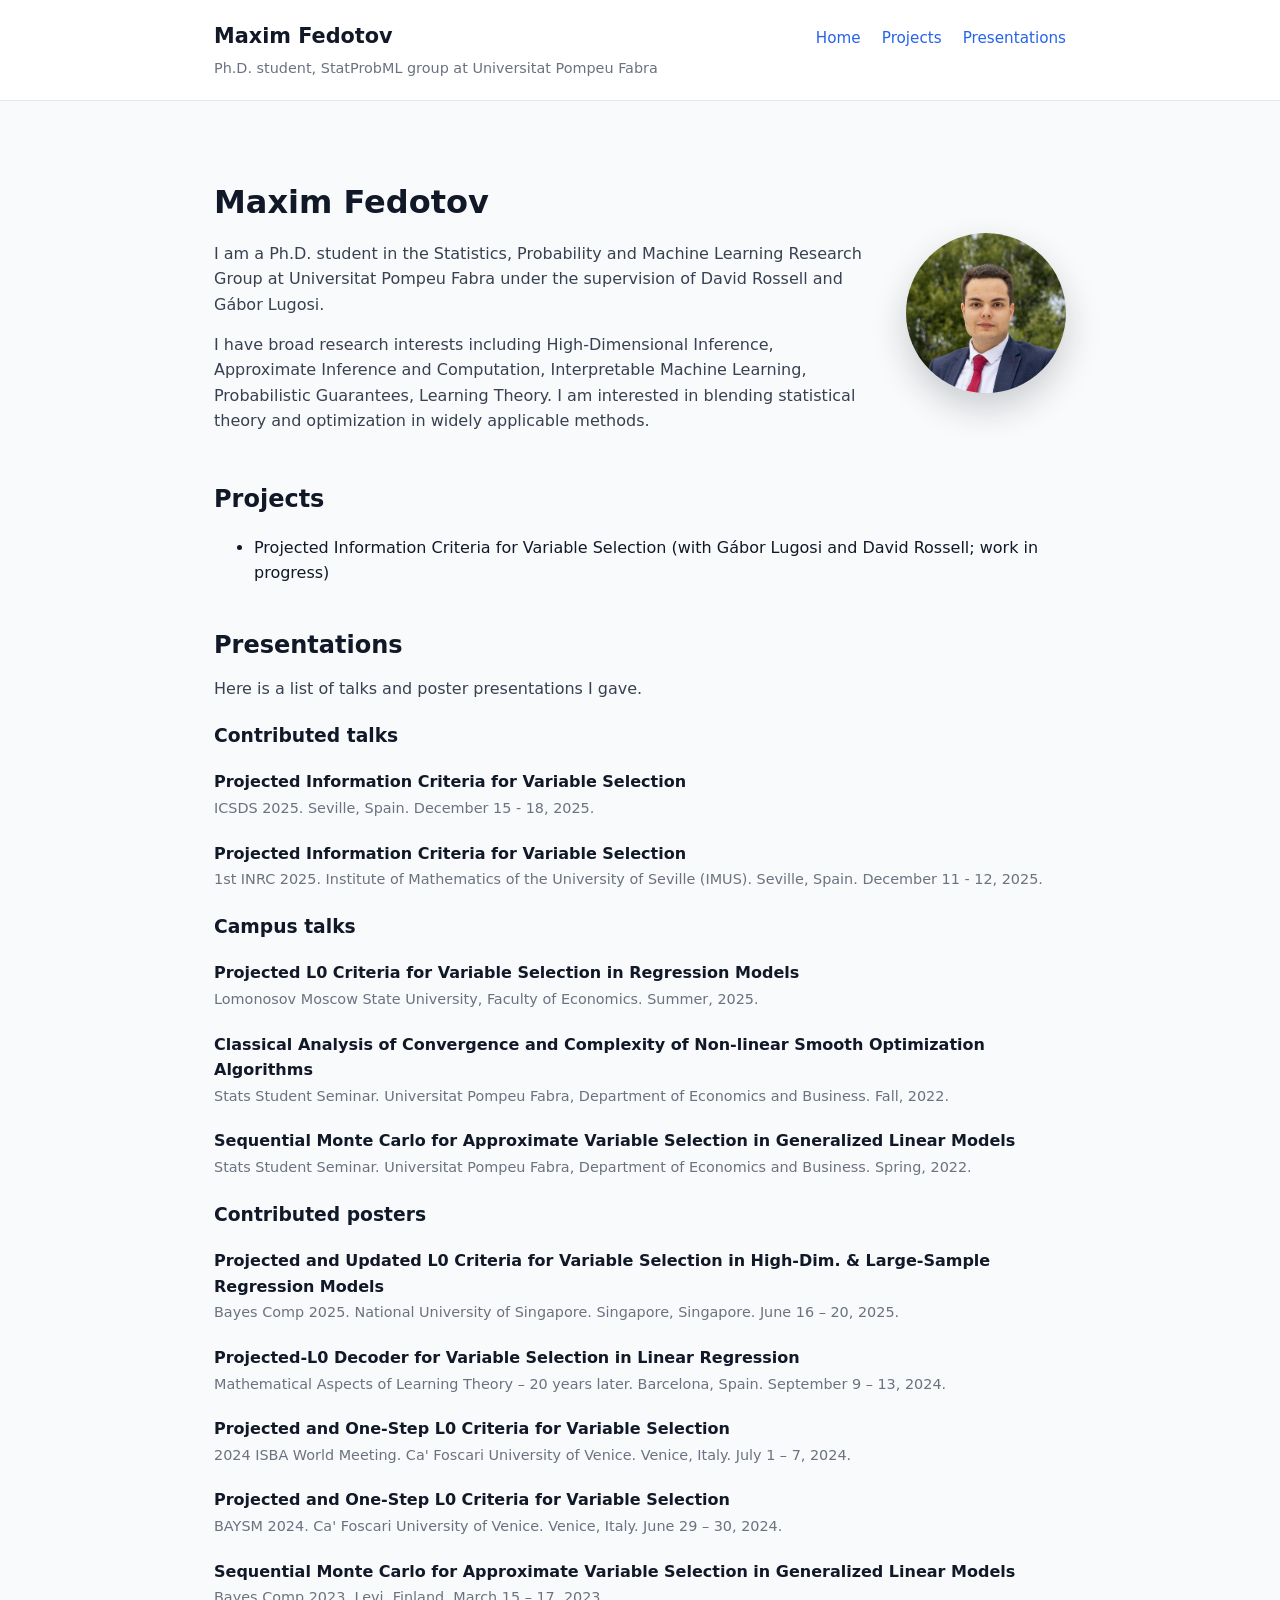
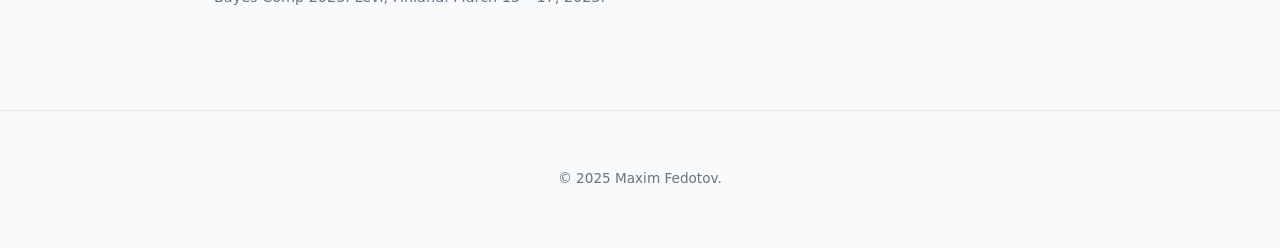
==== index.html @ 776f2bf7 "Initial commit" ====
<!DOCTYPE html>
<html lang="en">
<head>
  <meta charset="UTF-8">
  <title>Maxim Fedotov</title>
  <meta name="viewport" content="width=device-width, initial-scale=1">

  <!-- Main stylesheet -->
  <link rel="stylesheet" href="/assets/css/main.css">
</head>

<script defer src="/assets/js/main.js"></script>

<body>
  <header class="site-header">
    <div class="container header-inner">
      <div class="site-title">
        <a href="/">Maxim Fedotov</a>
        <p class="site-subtitle"> Ph.D. student,  StatProbML group at Universitat Pompeu Fabra </p>
      </div>

      <nav class="site-nav">
        <a href="/">Home</a>
        <a href="#projects">Projects</a>
        <a href="#presentations">Presentations</a>
        </nav>
    </div>
  </header>

  <main class="site-main">
    <div class="container">
      <section class="about">
        <div class="about-text">
          <h1>Maxim Fedotov</h1>
          <p>
            I am a Ph.D. student in the Statistics, Probability and 
            Machine Learning Research Group at Universitat Pompeu Fabra under 
            the supervision of David Rossell and Gábor Lugosi.
          </p>

          <p>
            I have broad research interests including High-Dimensional Inference, 
            Approximate Inference and Computation, Interpretable Machine Learning,
            Probabilistic Guarantees, Learning Theory. I am interested in blending 
            statistical theory and optimization in widely applicable methods.
          </p>
        </div>

        <div class="about-photo">
          <img src="/assets/img/me.jpeg" alt="me">
        </div>
      </section>

      <section class="section" id="projects">
        <h2 class="anchor-target">Projects</h2>
        <ul>
          <li>Projected Information Criteria for Variable Selection (with Gábor Lugosi and David Rossell; work in progress)</li>
        </ul>
      </section>

      <section class="section" id="presentations">
        <h2 class="anchor-target">Presentations</h2>
        <p>
          Here is a list of talks and poster presentations I gave. 
        </p>

        <!-- Contributed Talks -->
        <h3>Contributed talks</h3>
        <ul class="item-list">
          <li>
            <strong>Projected Information Criteria for Variable Selection</strong><br>
            <span class="item-meta">
              ICSDS 2025. Seville, Spain. December 15 - 18, 2025.
            </span>
          </li>
          <li>
            <strong>Projected Information Criteria for Variable Selection</strong><br>
            <span class="item-meta">
              1st INRC 2025. Institute of Mathematics of the University of Seville (IMUS). Seville, Spain. December 11 - 12, 2025.
            </span>
          </li>
        </ul>

        <!-- Campus Talks -->
        <h3>Campus talks</h3>
        <ul class="item-list">
          <li>
            <strong>Projected L0 Criteria for Variable Selection in Regression Models</strong><br>
            <span class="item-meta">
              Lomonosov Moscow State University, Faculty of Economics. Summer, 2025.
            </span>
          </li>
          <li>
            <strong>Classical Analysis of Convergence and Complexity of Non-linear Smooth Optimization Algorithms</strong><br>
            <span class="item-meta">
              Stats Student Seminar. Universitat Pompeu Fabra, Department of Economics and Business. Fall, 2022.
            </span>
          </li><li>
            <strong>Sequential Monte Carlo for Approximate Variable Selection in Generalized Linear Models</strong><br>
            <span class="item-meta">
              Stats Student Seminar. Universitat Pompeu Fabra, Department of Economics and Business. Spring, 2022.
            </span>
          </li>
        </ul>

        <!-- Conference Posters -->
        <h3>Contributed posters</h3>
        <ul class="item-list">
          <li>
            <strong>Projected and Updated L0 Criteria for Variable Selection in High-Dim. & Large-Sample Regression Models</strong><br>
            <span class="item-meta">
              Bayes Comp 2025. National University of Singapore. Singapore, Singapore. June 16 – 20, 2025. 
            </span>
          </li>
          <li>
            <strong>Projected-L0 Decoder for Variable Selection in Linear Regression</strong><br>
            <span class="item-meta">
              Mathematical Aspects of Learning Theory – 20 years later. Barcelona, Spain. September 9 – 13, 2024.
            </span>
          </li>
          <li>
            <strong>Projected and One-Step L0 Criteria for Variable Selection</strong><br>
            <span class="item-meta">
              2024 ISBA World Meeting. Ca' Foscari University of Venice. Venice, Italy. July 1 – 7, 2024.
            </span>
          </li>
          <li>
            <strong>Projected and One-Step L0 Criteria for Variable Selection</strong><br>
            <span class="item-meta">
              BAYSM 2024. Ca' Foscari University of Venice. Venice, Italy. June 29 – 30, 2024.
            </span>
          </li>
          <li>
            <strong>Sequential Monte Carlo for Approximate Variable Selection in Generalized Linear Models</strong><br>
            <span class="item-meta">
              Bayes Comp 2023. Levi, Finland. March 15 – 17, 2023.
            </span>
          </li>
        </ul>
      </section>
    </div>
  </main>

  <footer class="site-footer">
    <div class="container">
      <p>&copy; 2025 Maxim Fedotov.</p>
    </div>
  </footer>
</body>
</html>
---- assets/css/main.css ----
/* Reset-ish */
*,
*::before,
*::after {
  box-sizing: border-box;
}

body {
  margin: 0;
  font-family: system-ui, -apple-system, BlinkMacSystemFont, "Segoe UI", sans-serif;
  line-height: 1.6;
  color: #111827;
  background-color: #f9fafb;
}

/* Layout helpers */
.container {
  max-width: 900px;
  margin: 0 auto;
  padding: 1.25rem 1.5rem;
}

/* Links */
a {
  color: #2563eb;
  text-decoration: none;
}

a:hover {
  text-decoration: underline;
}

/* Header and navigation */
.site-header {
  position: sticky;
  top: 0;
  z-index: 10;
  background-color: rgba(255, 255, 255, 0.95);
  backdrop-filter: blur(8px);
  border-bottom: 1px solid #e5e7eb;
}

.header-inner {
  display: flex;
  align-items: baseline;
  justify-content: space-between;
  gap: 1.5rem;
  flex-wrap: wrap;
}

.site-title a {
  font-size: 1.3rem;
  font-weight: 600;
  color: inherit;
}

.site-subtitle {
  margin: 0.25rem 0 0;
  font-size: 0.9rem;
  color: #6b7280;
}

.site-nav a {
  margin-left: 1rem;
  font-size: 0.95rem;
}

.site-nav a:first-child {
  margin-left: 0;
}

.site-nav a.active {
  font-weight: 600;
}

/* Main content */
.site-main {
  padding: 1.5rem 0 2.5rem;
}

/* About section */
.about {
  display: flex;
  flex-wrap: wrap;
  gap: 2rem;
  align-items: center;
  padding: 2rem 0;
}

.about-text {
  flex: 2 1 260px;
}

.about-text h1 {
  margin-top: 0;
  margin-bottom: 0.75rem;
  font-size: 2rem;
}

.about-text p {
  margin: 0 0 0.9rem;
  font-size: 1rem;
  color: #374151;
}

.about-photo {
  flex: 0 0 auto;
  display: flex;
  justify-content: center;
  align-items: center;
}

/* Generic sections */
.section {
  margin-bottom: 2.5rem;
}

.section h2,
.section h1 {
  margin-top: 0;
  margin-bottom: 0.75rem;
}

.section p {
  margin-top: 0;
  margin-bottom: 0.5rem;
  color: #374151;
}

/* Lists used on Presentations / Teaching pages */
.item-list {
  list-style: none;
  padding-left: 0;
  margin: 1rem 0 0;
}

.item-list li {
  margin-bottom: 1.25rem;
}

.item-list strong {
  font-weight: 600;
}

.item-meta {
  font-size: 0.9rem;
  color: #6b7280;
}

/* Footer */
.site-footer {
  border-top: 1px solid #e5e7eb;
  padding: 1.5rem 0;
  font-size: 0.85rem;
  color: #6b7280;
  text-align: center;
}

/* Responsive tweaks */
@media (max-width: 640px) {
  .header-inner {
    align-items: flex-start;
  }

  .site-nav {
    width: 100%;
    margin-top: 0.5rem;
  }

  .about {
    padding-top: 1.5rem;
  }

  .about-text h1 {
    font-size: 1.6rem;
  }
}

.about-photo img {
  width: 160px;        /* smaller: change to 120px / 180px if you want */
  height: 160px;
  border-radius: 50%;  /* perfectly round */
  object-fit: cover;   /* crops nicely if the photo isn't square */
  display: block;
  box-shadow: 0 15px 35px rgba(15, 23, 42, 0.2);
}

@media (max-width: 640px) {
  .about-photo img {
    width: 130px;
    height: 130px;
  }
}

:root {
  --header-offset: 96px; /* fallback before JS runs */
}

/* Make anchor jumps account for the sticky header */
section[id],
[id].anchor-target {
  scroll-margin-top: calc(var(--header-offset));
}
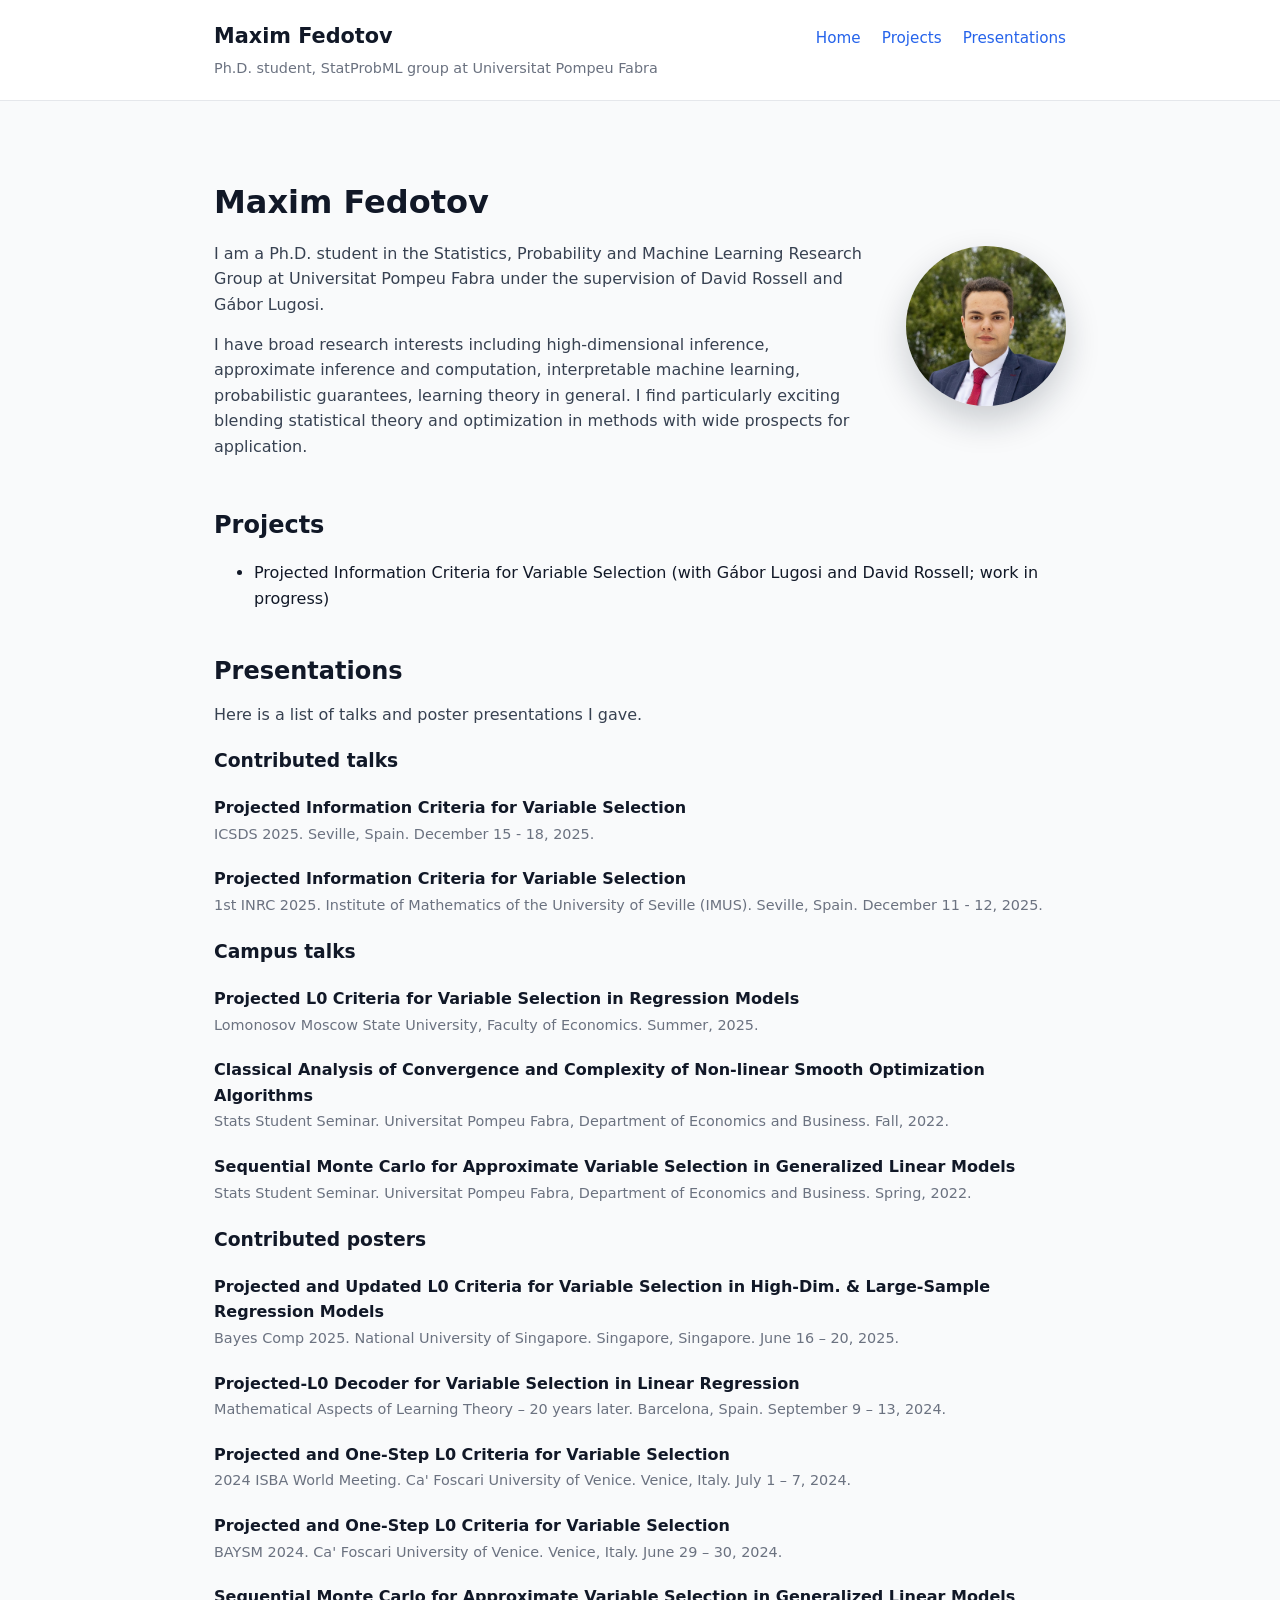
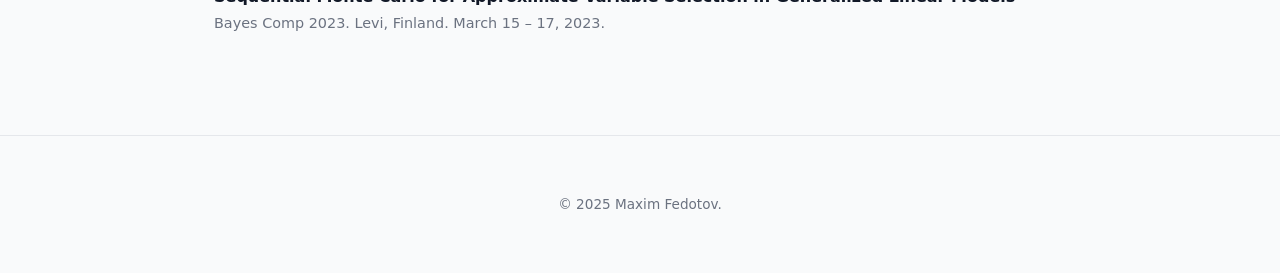
==== commit 484506b6: "Updatedthe About section in index.html" ====
--- a/index.html
+++ b/index.html
@@ -39,10 +39,11 @@
           </p>
 
           <p>
-            I have broad research interests including High-Dimensional Inference, 
-            Approximate Inference and Computation, Interpretable Machine Learning,
-            Probabilistic Guarantees, Learning Theory. I am interested in blending 
-            statistical theory and optimization in widely applicable methods.
+            I have broad research interests including high-dimensional inference, 
+            approximate inference and computation, interpretable machine learning,
+            probabilistic guarantees, learning theory in general. 
+            I find particularly exciting blending statistical theory and optimization 
+            in methods with wide prospects for application.
           </p>
         </div>
 
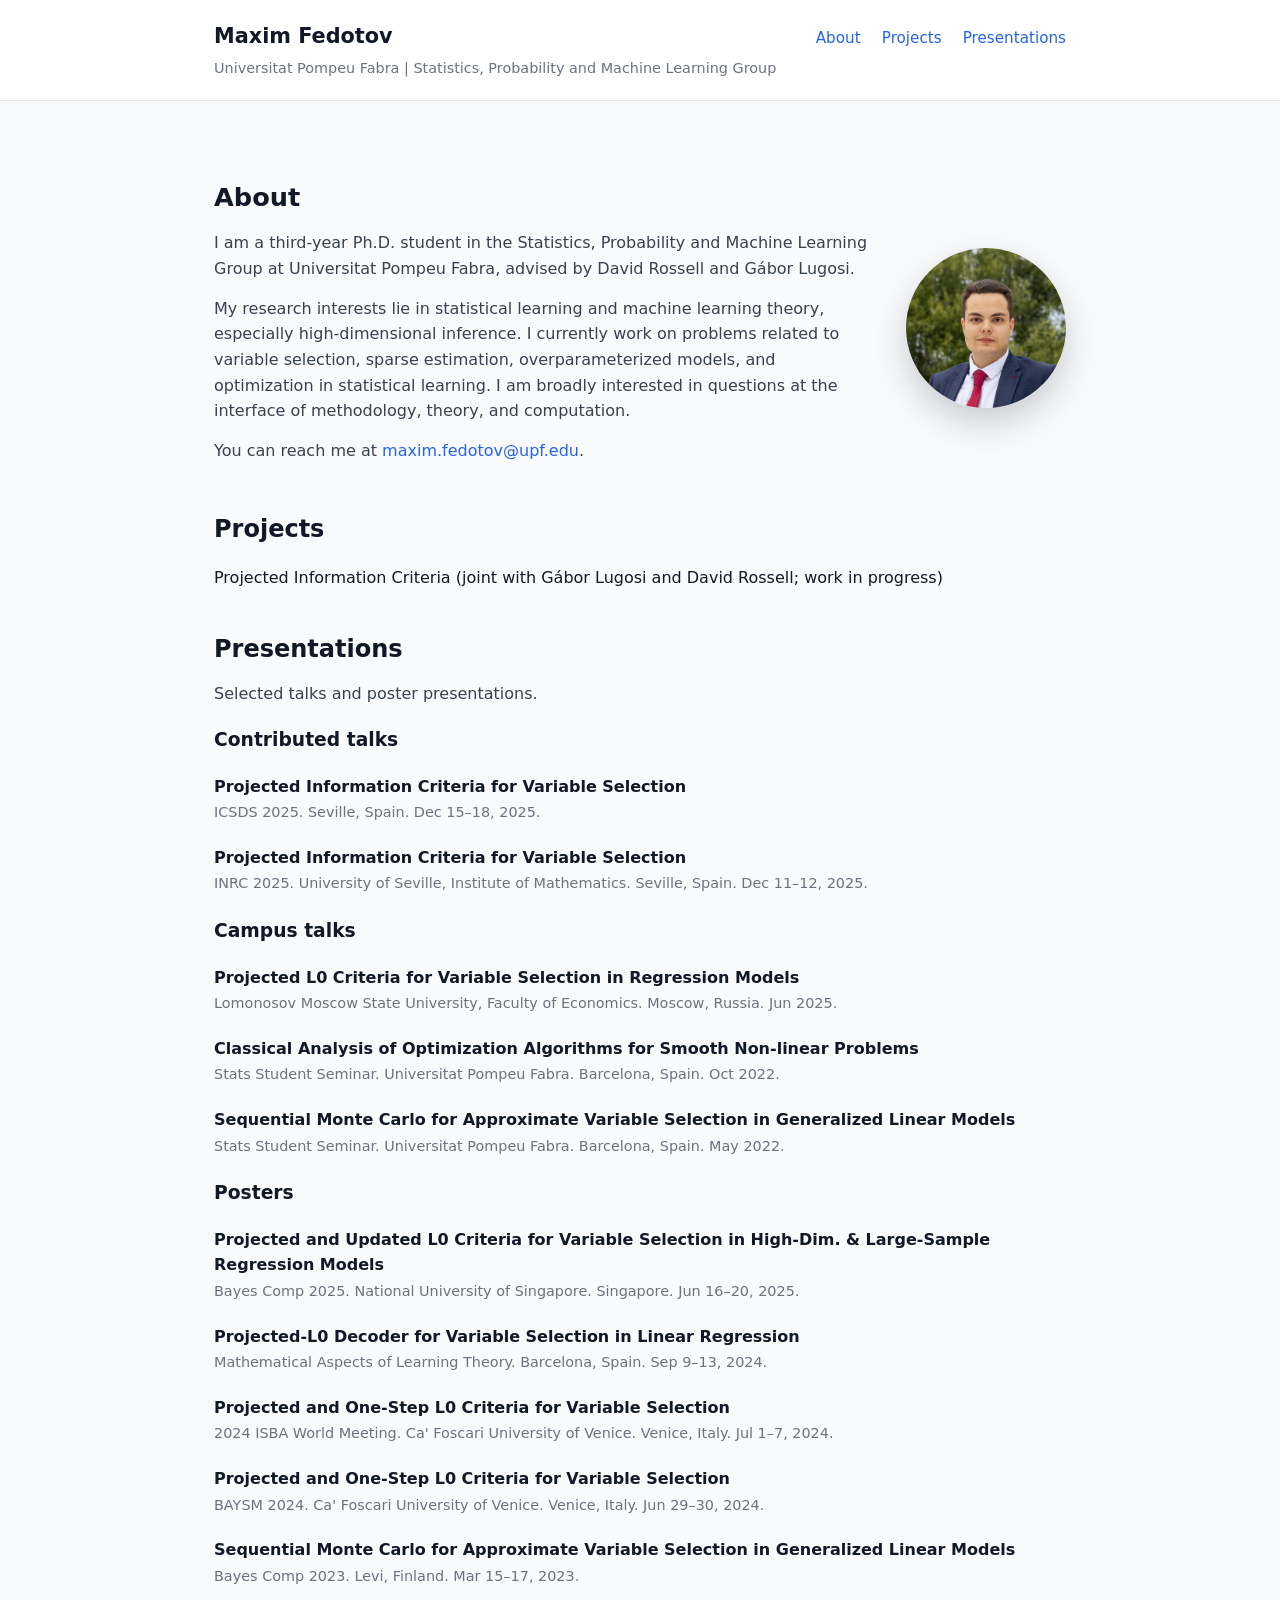
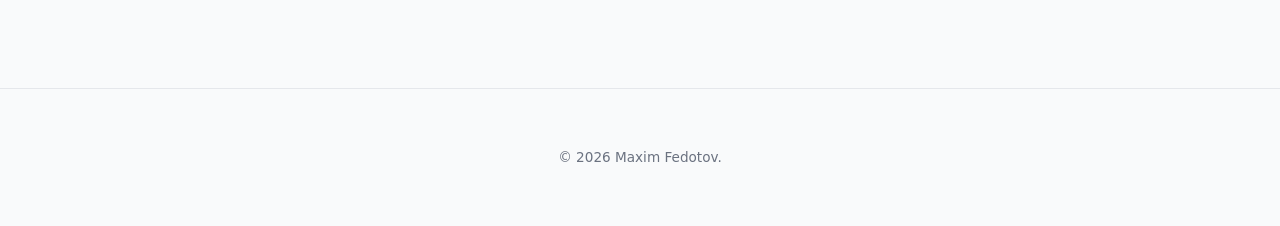
==== commit d8771e85: "Updated the about section and the presentations, added the email, changed the header. Also added som" ====
--- a/index.html
+++ b/index.html
@@ -5,7 +5,6 @@
   <title>Maxim Fedotov</title>
   <meta name="viewport" content="width=device-width, initial-scale=1">
 
-  <!-- Main stylesheet -->
   <link rel="stylesheet" href="/assets/css/main.css">
 </head>
 
@@ -16,125 +15,123 @@
     <div class="container header-inner">
       <div class="site-title">
         <a href="/">Maxim Fedotov</a>
-        <p class="site-subtitle"> Ph.D. student,  StatProbML group at Universitat Pompeu Fabra </p>
+        <p class="site-subtitle">Universitat Pompeu Fabra | Statistics, Probability and Machine Learning Group</p>
       </div>
 
       <nav class="site-nav">
-        <a href="/">Home</a>
+        <a href="#about">About</a>
         <a href="#projects">Projects</a>
         <a href="#presentations">Presentations</a>
-        </nav>
+      </nav>
     </div>
   </header>
 
   <main class="site-main">
     <div class="container">
-      <section class="about">
+      <section class="about" id="about">
         <div class="about-text">
-          <h1>Maxim Fedotov</h1>
+          <h2>About</h2>
           <p>
-            I am a Ph.D. student in the Statistics, Probability and 
-            Machine Learning Research Group at Universitat Pompeu Fabra under 
-            the supervision of David Rossell and Gábor Lugosi.
+            I am a third-year Ph.D. student in the Statistics, Probability and Machine Learning Group at Universitat Pompeu Fabra, advised by David Rossell and Gábor Lugosi.
           </p>
 
           <p>
-            I have broad research interests including high-dimensional inference, 
-            approximate inference and computation, interpretable machine learning,
-            probabilistic guarantees, learning theory in general. 
-            I find particularly exciting blending statistical theory and optimization 
-            in methods with wide prospects for application.
+            My research interests lie in statistical learning and machine learning theory, especially high-dimensional inference. I currently work on problems related to variable selection, sparse estimation, overparameterized models, and optimization in statistical learning. I am broadly interested in questions at the interface of methodology, theory, and computation.
+          </p>
+
+          <p class="about-contact">
+            You can reach me at <a href="mailto:maxim.fedotov@upf.edu">maxim.fedotov@upf.edu</a>.
           </p>
         </div>
 
         <div class="about-photo">
-          <img src="/assets/img/me.jpeg" alt="me">
+          <img src="/assets/img/me.jpeg" alt="Portrait of Maxim Fedotov">
         </div>
       </section>
 
       <section class="section" id="projects">
         <h2 class="anchor-target">Projects</h2>
-        <ul>
-          <li>Projected Information Criteria for Variable Selection (with Gábor Lugosi and David Rossell; work in progress)</li>
+        <ul class="item-list project-list">
+          <li>
+            Projected Information Criteria (joint with Gábor Lugosi and David Rossell; work in progress)
+          </li>
         </ul>
       </section>
 
       <section class="section" id="presentations">
         <h2 class="anchor-target">Presentations</h2>
         <p>
-          Here is a list of talks and poster presentations I gave. 
+          Selected talks and poster presentations.
         </p>
 
-        <!-- Contributed Talks -->
         <h3>Contributed talks</h3>
         <ul class="item-list">
           <li>
             <strong>Projected Information Criteria for Variable Selection</strong><br>
             <span class="item-meta">
-              ICSDS 2025. Seville, Spain. December 15 - 18, 2025.
+              ICSDS 2025. Seville, Spain. Dec 15–18, 2025.
             </span>
           </li>
           <li>
             <strong>Projected Information Criteria for Variable Selection</strong><br>
             <span class="item-meta">
-              1st INRC 2025. Institute of Mathematics of the University of Seville (IMUS). Seville, Spain. December 11 - 12, 2025.
+              INRC 2025. University of Seville, Institute of Mathematics. Seville, Spain. Dec 11–12, 2025.
             </span>
           </li>
         </ul>
 
-        <!-- Campus Talks -->
         <h3>Campus talks</h3>
         <ul class="item-list">
           <li>
             <strong>Projected L0 Criteria for Variable Selection in Regression Models</strong><br>
             <span class="item-meta">
-              Lomonosov Moscow State University, Faculty of Economics. Summer, 2025.
+              Lomonosov Moscow State University, Faculty of Economics. Moscow, Russia. Jun 2025.
             </span>
           </li>
           <li>
-            <strong>Classical Analysis of Convergence and Complexity of Non-linear Smooth Optimization Algorithms</strong><br>
+            <strong>Classical Analysis of Optimization Algorithms for Smooth Non-linear Problems</strong><br>
             <span class="item-meta">
-              Stats Student Seminar. Universitat Pompeu Fabra, Department of Economics and Business. Fall, 2022.
+              Stats Student Seminar. Universitat Pompeu Fabra. Barcelona, Spain. Oct 2022.
             </span>
-          </li><li>
+          </li>
+          <li>
             <strong>Sequential Monte Carlo for Approximate Variable Selection in Generalized Linear Models</strong><br>
             <span class="item-meta">
-              Stats Student Seminar. Universitat Pompeu Fabra, Department of Economics and Business. Spring, 2022.
+              Stats Student Seminar. Universitat Pompeu Fabra. Barcelona, Spain. May 2022.
             </span>
           </li>
         </ul>
 
-        <!-- Conference Posters -->
-        <h3>Contributed posters</h3>
+        <h3>Posters</h3>
         <ul class="item-list">
           <li>
-            <strong>Projected and Updated L0 Criteria for Variable Selection in High-Dim. & Large-Sample Regression Models</strong><br>
+            <strong>Projected and Updated L0 Criteria for Variable Selection in High-Dim. &amp; Large-Sample Regression Models</strong><br>
             <span class="item-meta">
-              Bayes Comp 2025. National University of Singapore. Singapore, Singapore. June 16 – 20, 2025. 
+              Bayes Comp 2025. National University of Singapore. Singapore. Jun 16–20, 2025.
             </span>
           </li>
           <li>
             <strong>Projected-L0 Decoder for Variable Selection in Linear Regression</strong><br>
             <span class="item-meta">
-              Mathematical Aspects of Learning Theory – 20 years later. Barcelona, Spain. September 9 – 13, 2024.
+              Mathematical Aspects of Learning Theory. Barcelona, Spain. Sep 9–13, 2024.
             </span>
           </li>
           <li>
             <strong>Projected and One-Step L0 Criteria for Variable Selection</strong><br>
             <span class="item-meta">
-              2024 ISBA World Meeting. Ca' Foscari University of Venice. Venice, Italy. July 1 – 7, 2024.
+              2024 ISBA World Meeting. Ca' Foscari University of Venice. Venice, Italy. Jul 1–7, 2024.
             </span>
           </li>
           <li>
             <strong>Projected and One-Step L0 Criteria for Variable Selection</strong><br>
             <span class="item-meta">
-              BAYSM 2024. Ca' Foscari University of Venice. Venice, Italy. June 29 – 30, 2024.
+              BAYSM 2024. Ca' Foscari University of Venice. Venice, Italy. Jun 29–30, 2024.
             </span>
           </li>
           <li>
             <strong>Sequential Monte Carlo for Approximate Variable Selection in Generalized Linear Models</strong><br>
             <span class="item-meta">
-              Bayes Comp 2023. Levi, Finland. March 15 – 17, 2023.
+              Bayes Comp 2023. Levi, Finland. Mar 15–17, 2023.
             </span>
           </li>
         </ul>
@@ -144,7 +141,7 @@
 
   <footer class="site-footer">
     <div class="container">
-      <p>&copy; 2025 Maxim Fedotov.</p>
+      <p>&copy; 2026 Maxim Fedotov.</p>
     </div>
   </footer>
 </body>
--- a/assets/css/main.css
+++ b/assets/css/main.css
@@ -91,10 +91,10 @@
   flex: 2 1 260px;
 }
 
-.about-text h1 {
+.about-text h2 {
   margin-top: 0;
   margin-bottom: 0.75rem;
-  font-size: 2rem;
+  font-size: 1.6rem;
 }
 
 .about-text p {
@@ -171,8 +171,8 @@
     padding-top: 1.5rem;
   }
 
-  .about-text h1 {
-    font-size: 1.6rem;
+  .about-text h2 {
+    font-size: 1.4rem;
   }
 }
 
@@ -201,3 +201,17 @@
 [id].anchor-target {
   scroll-margin-top: calc(var(--header-offset));
 }
+
+
+.about-contact {
+  margin-top: 1rem;
+}
+
+.about-contact a {
+  font-weight: 500;
+}
+
+.project-list p {
+  margin: 0.35rem 0 0;
+  color: #374151;
+}
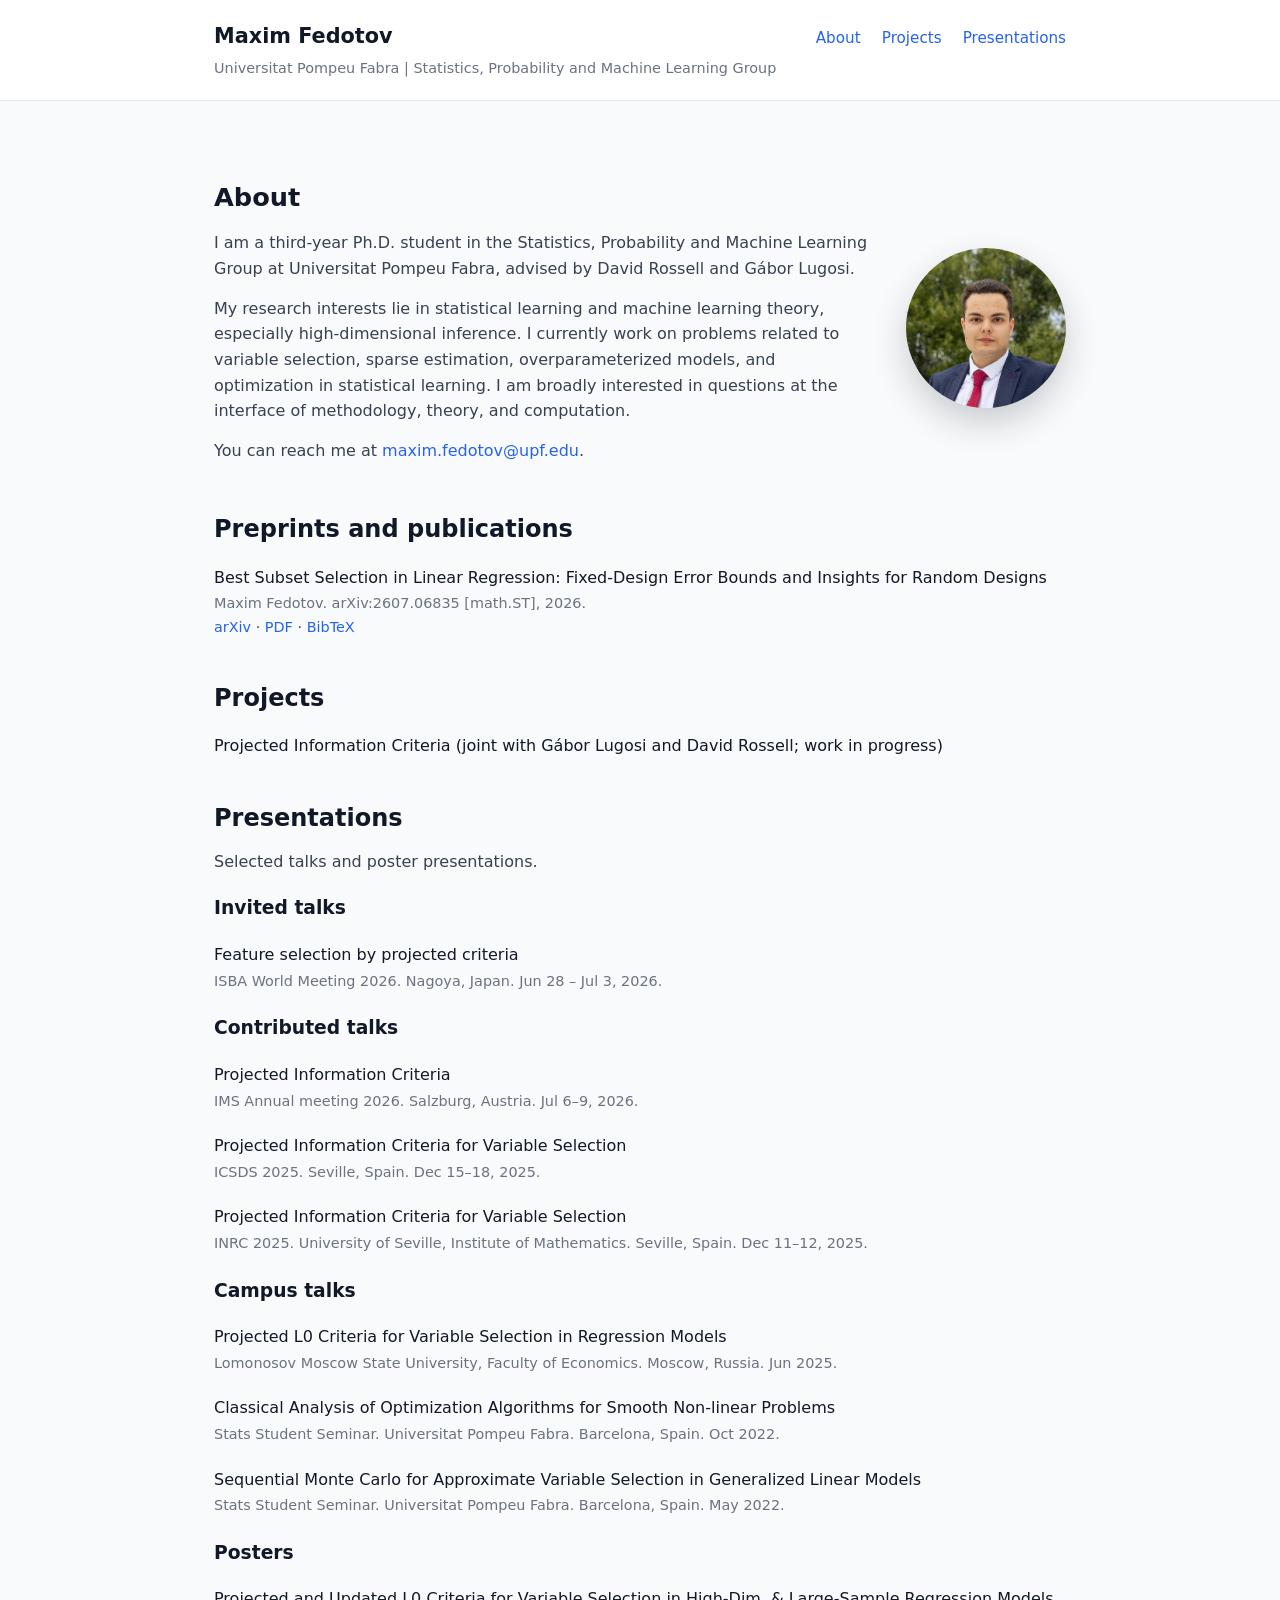
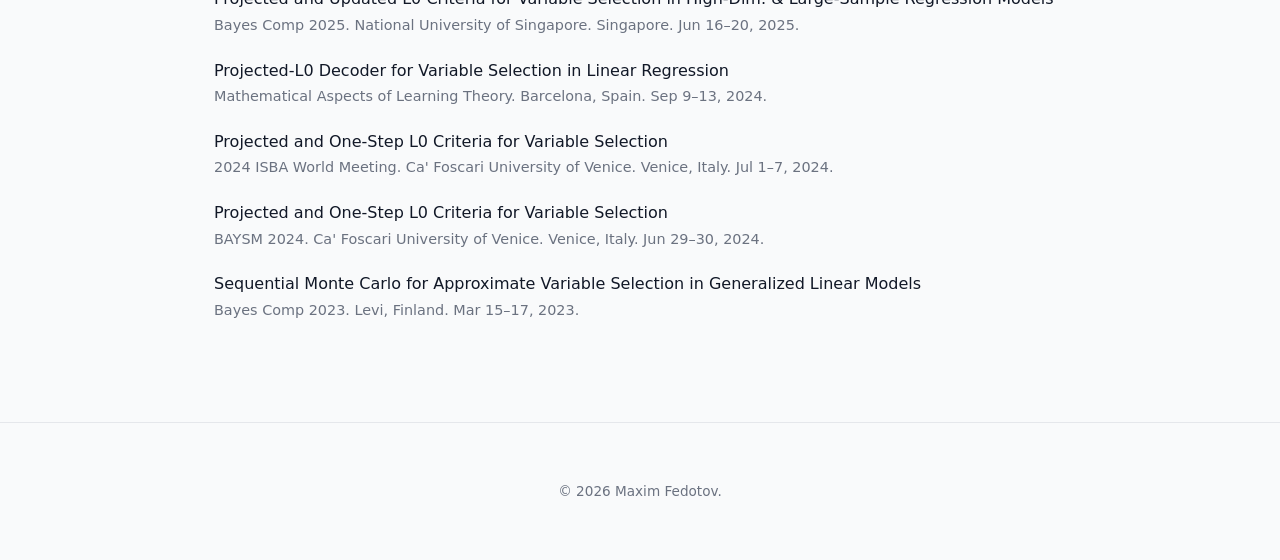
==== commit b28bec1b: "Adding Preprints and publications section, slight cleanup" ====
--- a/index.html
+++ b/index.html
@@ -49,6 +49,23 @@
         </div>
       </section>
 
+      <section class="section" id="papers">
+        <h2 class="anchor-target">Preprints and publications</h2>
+        <ul class="item-list paper-list">
+          <li class="paper-item">
+            Best Subset Selection in Linear Regression: Fixed-Design Error Bounds and Insights for Random Designs<br>
+            <span class="item-meta">
+              Maxim Fedotov. arXiv:2607.06835 [math.ST], 2026.
+            </span>
+            <p class="paper-links">
+              <a href="https://arxiv.org/abs/2607.06835">arXiv</a> ·
+              <a href="https://arxiv.org/pdf/2607.06835">PDF</a> ·
+              <a href="https://arxiv.org/bibtex/2607.06835">BibTeX</a>
+            </p>
+    </li>
+        </ul>
+      </section>
+
       <section class="section" id="projects">
         <h2 class="anchor-target">Projects</h2>
         <ul class="item-list project-list">
@@ -64,16 +81,32 @@
           Selected talks and poster presentations.
         </p>
 
+        <h3>Invited talks</h3>
+        <ul class="item-list">
+          <li>
+            Feature selection by projected criteria<br>
+            <span class="item-meta">
+              ISBA World Meeting 2026. Nagoya, Japan. Jun 28 – Jul 3, 2026.
+            </span>
+          </li>
+        </ul>
+
         <h3>Contributed talks</h3>
         <ul class="item-list">
           <li>
-            <strong>Projected Information Criteria for Variable Selection</strong><br>
+            Projected Information Criteria<br>
+            <span class="item-meta">
+              IMS Annual meeting 2026. Salzburg, Austria. Jul 6–9, 2026.
+            </span>
+          </li>
+          <li>
+            Projected Information Criteria for Variable Selection<br>
             <span class="item-meta">
               ICSDS 2025. Seville, Spain. Dec 15–18, 2025.
             </span>
           </li>
           <li>
-            <strong>Projected Information Criteria for Variable Selection</strong><br>
+            Projected Information Criteria for Variable Selection<br>
             <span class="item-meta">
               INRC 2025. University of Seville, Institute of Mathematics. Seville, Spain. Dec 11–12, 2025.
             </span>
@@ -83,19 +116,19 @@
         <h3>Campus talks</h3>
         <ul class="item-list">
           <li>
-            <strong>Projected L0 Criteria for Variable Selection in Regression Models</strong><br>
+            Projected L0 Criteria for Variable Selection in Regression Models<br>
             <span class="item-meta">
               Lomonosov Moscow State University, Faculty of Economics. Moscow, Russia. Jun 2025.
             </span>
           </li>
           <li>
-            <strong>Classical Analysis of Optimization Algorithms for Smooth Non-linear Problems</strong><br>
+            Classical Analysis of Optimization Algorithms for Smooth Non-linear Problems<br>
             <span class="item-meta">
               Stats Student Seminar. Universitat Pompeu Fabra. Barcelona, Spain. Oct 2022.
             </span>
           </li>
           <li>
-            <strong>Sequential Monte Carlo for Approximate Variable Selection in Generalized Linear Models</strong><br>
+            Sequential Monte Carlo for Approximate Variable Selection in Generalized Linear Models<br>
             <span class="item-meta">
               Stats Student Seminar. Universitat Pompeu Fabra. Barcelona, Spain. May 2022.
             </span>
@@ -105,31 +138,31 @@
         <h3>Posters</h3>
         <ul class="item-list">
           <li>
-            <strong>Projected and Updated L0 Criteria for Variable Selection in High-Dim. &amp; Large-Sample Regression Models</strong><br>
+            Projected and Updated L0 Criteria for Variable Selection in High-Dim. &amp; Large-Sample Regression Models<br>
             <span class="item-meta">
               Bayes Comp 2025. National University of Singapore. Singapore. Jun 16–20, 2025.
             </span>
           </li>
           <li>
-            <strong>Projected-L0 Decoder for Variable Selection in Linear Regression</strong><br>
+            Projected-L0 Decoder for Variable Selection in Linear Regression<br>
             <span class="item-meta">
               Mathematical Aspects of Learning Theory. Barcelona, Spain. Sep 9–13, 2024.
             </span>
           </li>
           <li>
-            <strong>Projected and One-Step L0 Criteria for Variable Selection</strong><br>
+            Projected and One-Step L0 Criteria for Variable Selection<br>
             <span class="item-meta">
               2024 ISBA World Meeting. Ca' Foscari University of Venice. Venice, Italy. Jul 1–7, 2024.
             </span>
           </li>
           <li>
-            <strong>Projected and One-Step L0 Criteria for Variable Selection</strong><br>
+            Projected and One-Step L0 Criteria for Variable Selection<br>
             <span class="item-meta">
               BAYSM 2024. Ca' Foscari University of Venice. Venice, Italy. Jun 29–30, 2024.
             </span>
           </li>
           <li>
-            <strong>Sequential Monte Carlo for Approximate Variable Selection in Generalized Linear Models</strong><br>
+            Sequential Monte Carlo for Approximate Variable Selection in Generalized Linear Models<br>
             <span class="item-meta">
               Bayes Comp 2023. Levi, Finland. Mar 15–17, 2023.
             </span>
--- a/assets/css/main.css
+++ b/assets/css/main.css
@@ -127,6 +127,20 @@
   color: #374151;
 }
 
+/* Papers / publications */
+.paper-list {
+  margin-top: 0.75rem;
+}
+
+.paper-item {
+  margin-bottom: 1.4rem;
+}
+
+.paper-links {
+  margin: 0.35rem 0 0;
+  font-size: 0.9rem;
+}
+
 /* Lists used on Presentations / Teaching pages */
 .item-list {
   list-style: none;
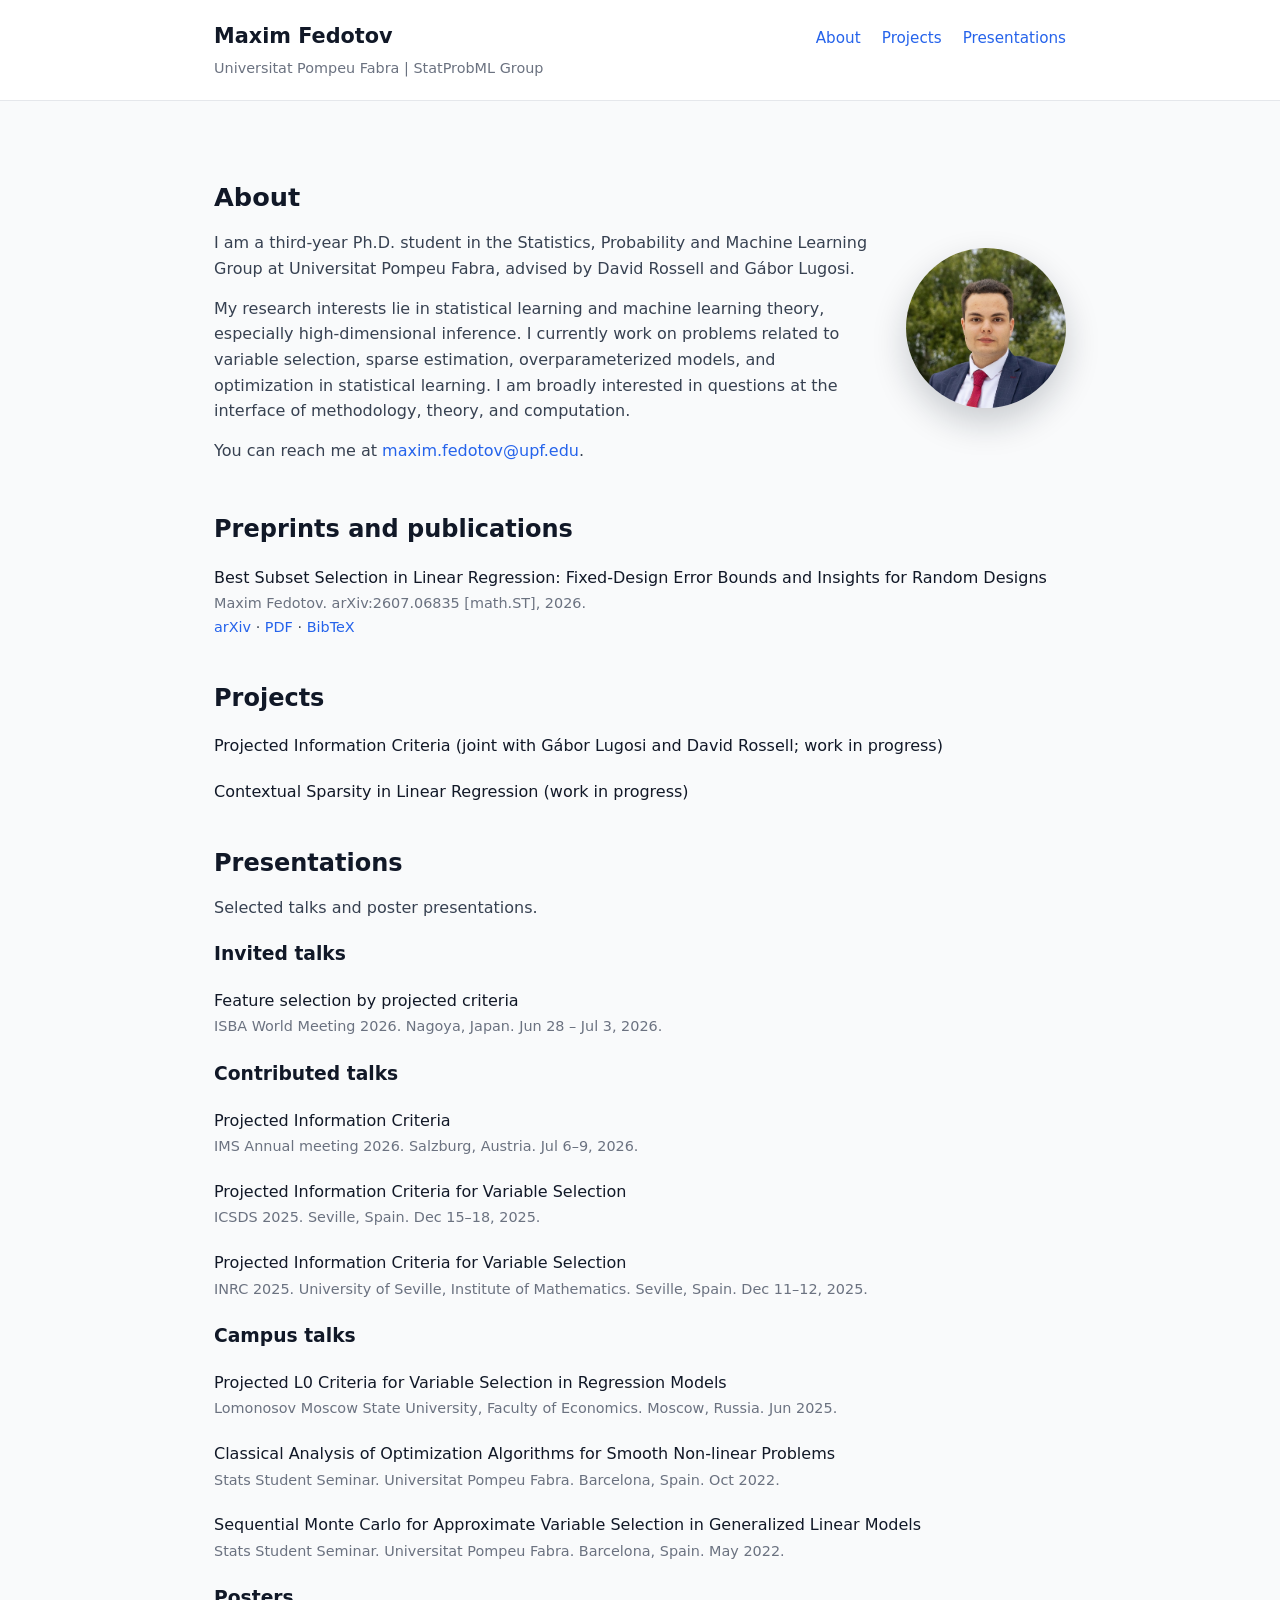
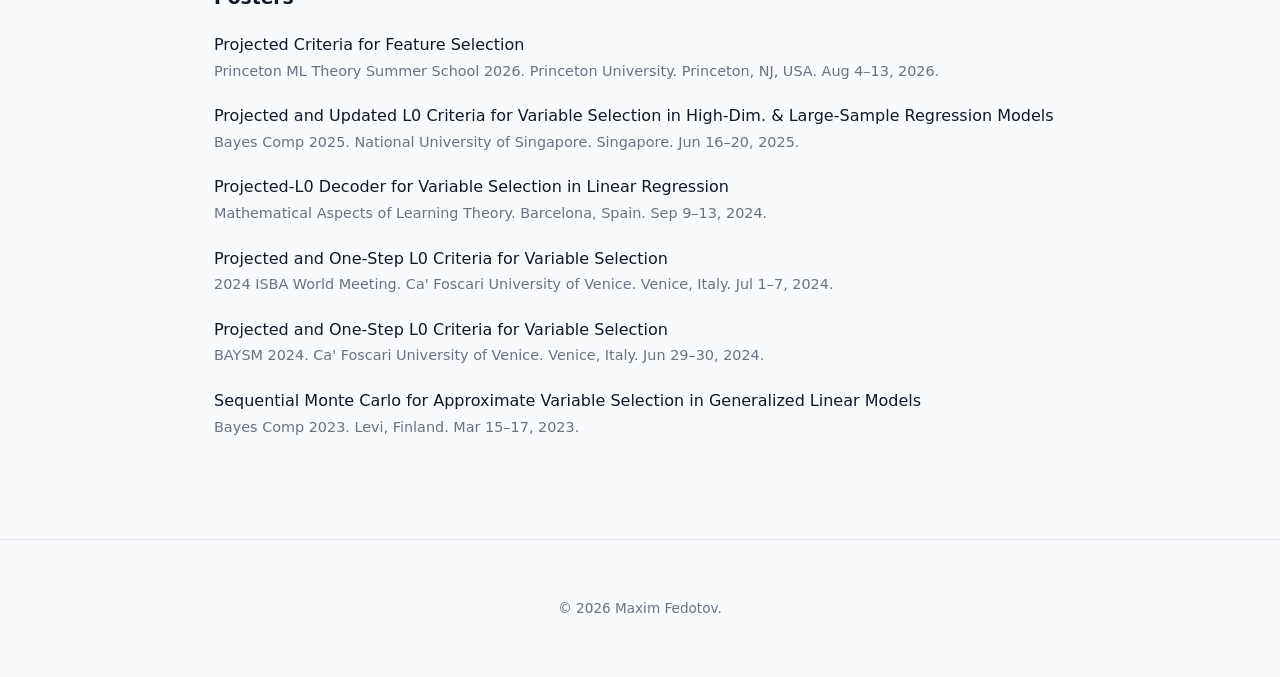
==== commit 705f7f43: "Added the poster presentation at Princeton, and the contextual sparisty project." ====
--- a/index.html
+++ b/index.html
@@ -2,20 +2,29 @@
 <html lang="en">
 <head>
   <meta charset="UTF-8">
-  <title>Maxim Fedotov</title>
   <meta name="viewport" content="width=device-width, initial-scale=1">
 
+  <title>Maxim Fedotov | Statistics, Probability, and Machine Learning at UPF</title>
+
+  <meta
+    name="description"
+    content="Personal academic website of Maxim Fedotov, a PhD student at Universitat Pompeu Fabra researching statistical learning, high-dimensional inference, variable selection, and sparse estimation."
+  >
+
+  <link rel="canonical" href="https://maxim-fedotov.github.io/">
+
+  <meta name="google-site-verification" content="8550hWvMUV5NP4yfWfaR0uOwdS-Kx2xJS7ZK9or_UoM" />
+
   <link rel="stylesheet" href="/assets/css/main.css">
+  <script defer src="/assets/js/main.js"></script>
 </head>
-
-<script defer src="/assets/js/main.js"></script>
 
 <body>
   <header class="site-header">
     <div class="container header-inner">
       <div class="site-title">
         <a href="/">Maxim Fedotov</a>
-        <p class="site-subtitle">Universitat Pompeu Fabra | Statistics, Probability and Machine Learning Group</p>
+        <p class="site-subtitle">Universitat Pompeu Fabra | StatProbML Group</p>
       </div>
 
       <nav class="site-nav">
@@ -71,6 +80,9 @@
         <ul class="item-list project-list">
           <li>
             Projected Information Criteria (joint with Gábor Lugosi and David Rossell; work in progress)
+          </li>
+          <li>
+            Contextual Sparsity in Linear Regression (work in progress)
           </li>
         </ul>
       </section>
@@ -138,6 +150,12 @@
         <h3>Posters</h3>
         <ul class="item-list">
           <li>
+            Projected Criteria for Feature Selection<br>
+            <span class="item-meta">
+              Princeton ML Theory Summer School 2026. Princeton University. Princeton, NJ, USA. Aug 4–13, 2026.
+            </span>
+          </li>
+          <li>
             Projected and Updated L0 Criteria for Variable Selection in High-Dim. &amp; Large-Sample Regression Models<br>
             <span class="item-meta">
               Bayes Comp 2025. National University of Singapore. Singapore. Jun 16–20, 2025.
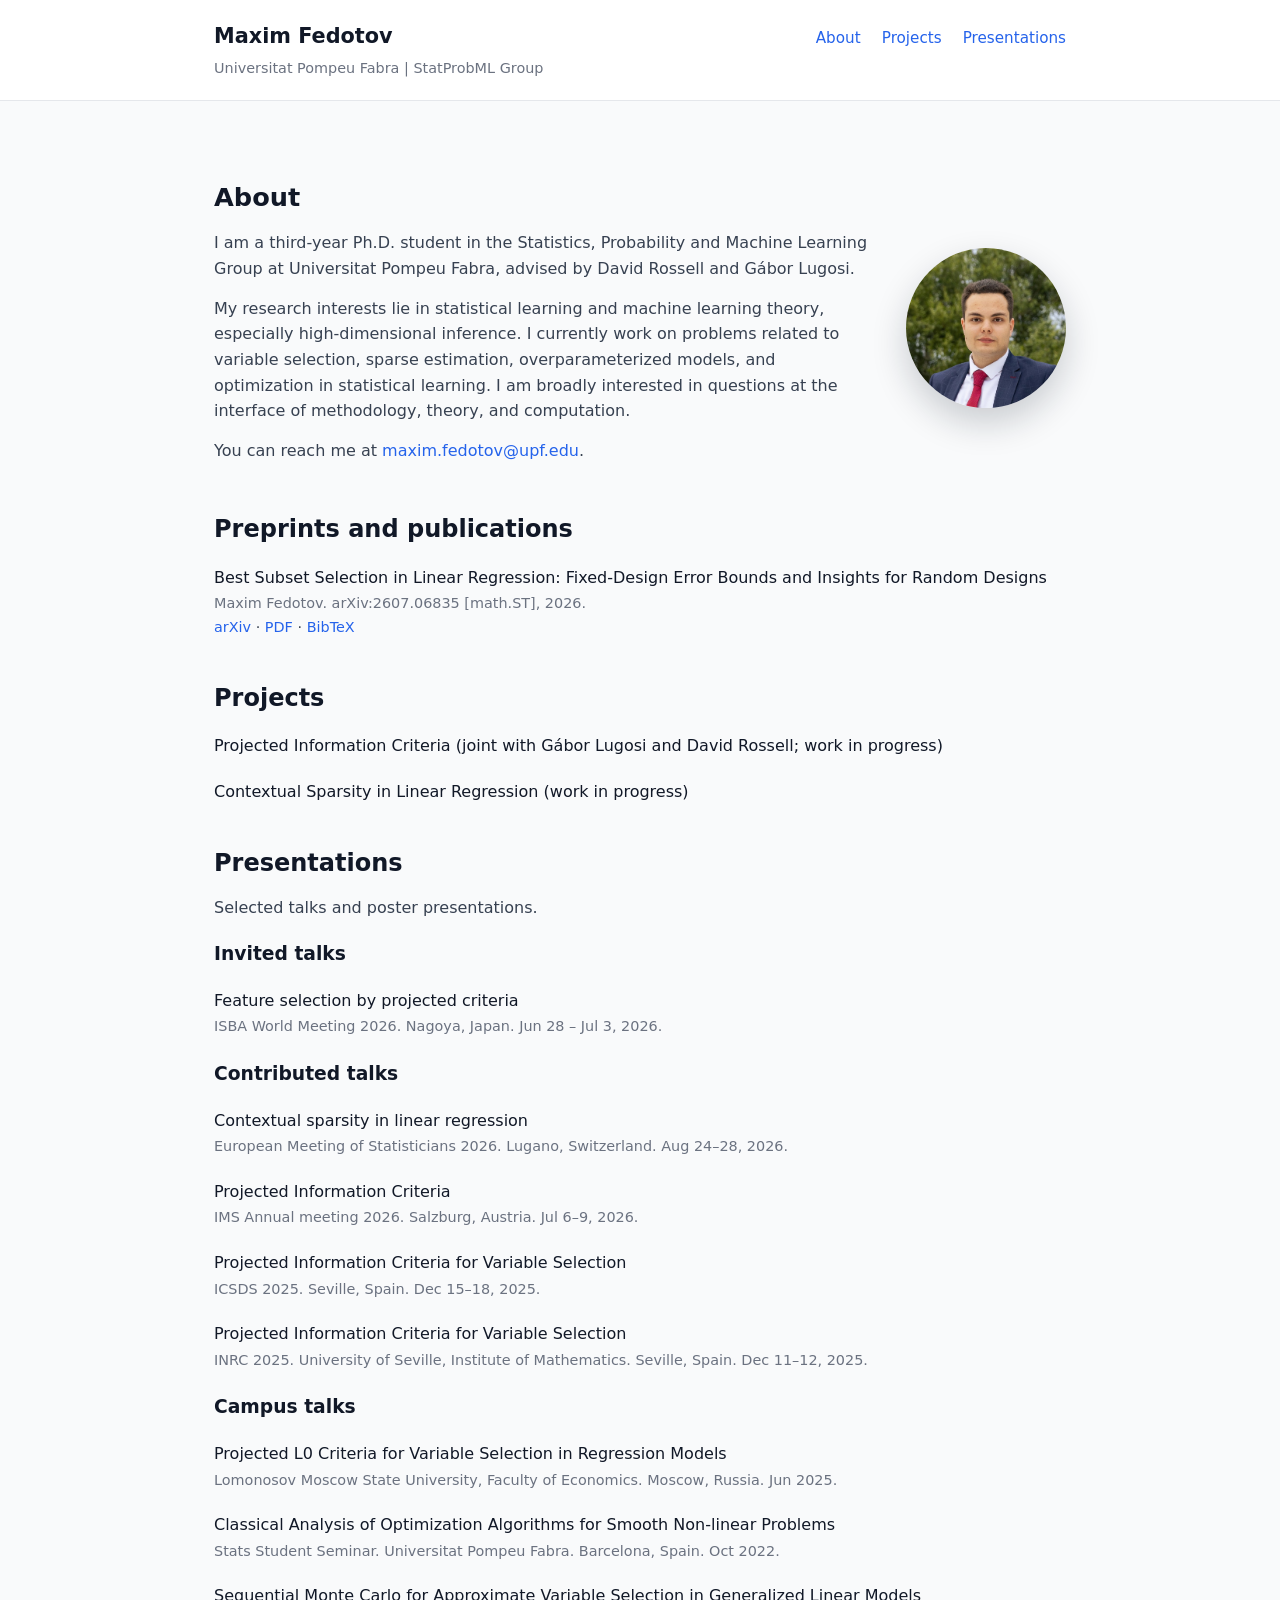
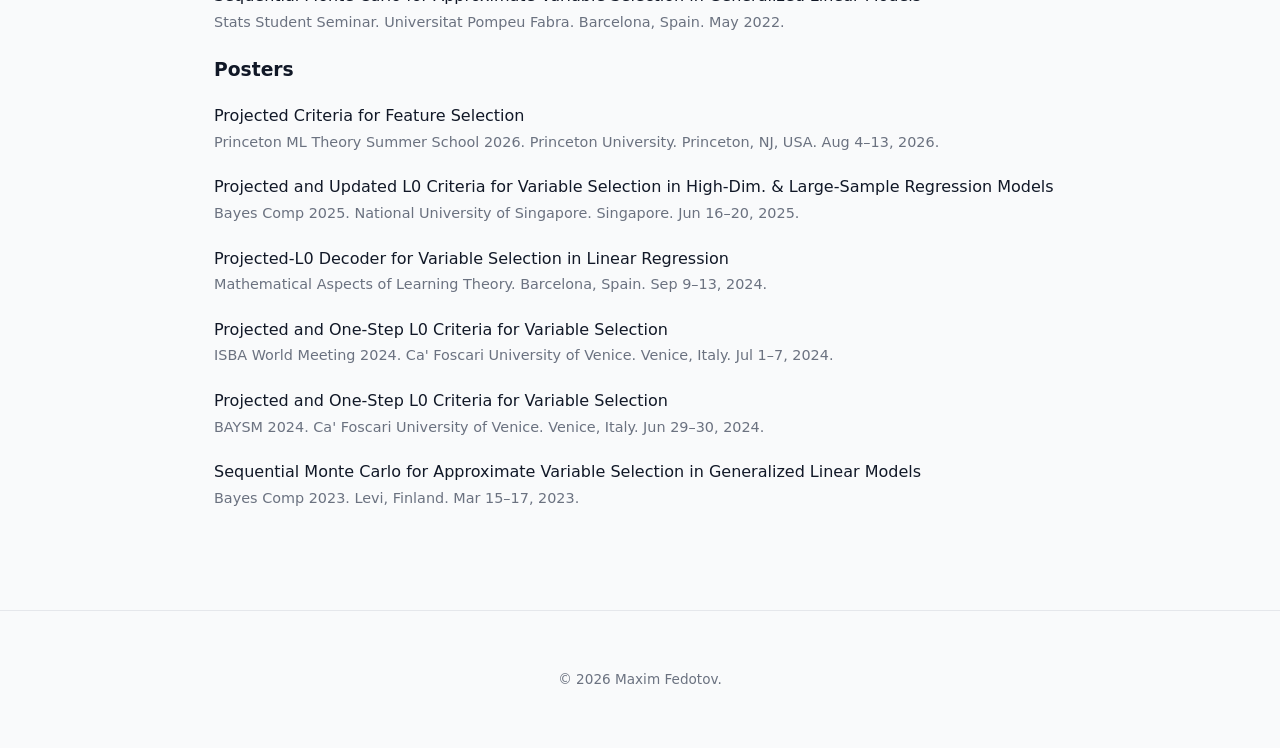
==== commit 8234449f: "Added the talk at IMS. Moved the year in the name of the 2024 ISBA World Meeting at the end to compl" ====
--- a/index.html
+++ b/index.html
@@ -106,6 +106,12 @@
         <h3>Contributed talks</h3>
         <ul class="item-list">
           <li>
+            Contextual sparsity in linear regression<br>
+            <span class="item-meta">
+              European Meeting of Statisticians 2026. Lugano, Switzerland. Aug 24–28, 2026.
+            </span>
+          </li>
+          <li>
             Projected Information Criteria<br>
             <span class="item-meta">
               IMS Annual meeting 2026. Salzburg, Austria. Jul 6–9, 2026.
@@ -170,7 +176,7 @@
           <li>
             Projected and One-Step L0 Criteria for Variable Selection<br>
             <span class="item-meta">
-              2024 ISBA World Meeting. Ca' Foscari University of Venice. Venice, Italy. Jul 1–7, 2024.
+              ISBA World Meeting 2024. Ca' Foscari University of Venice. Venice, Italy. Jul 1–7, 2024.
             </span>
           </li>
           <li>
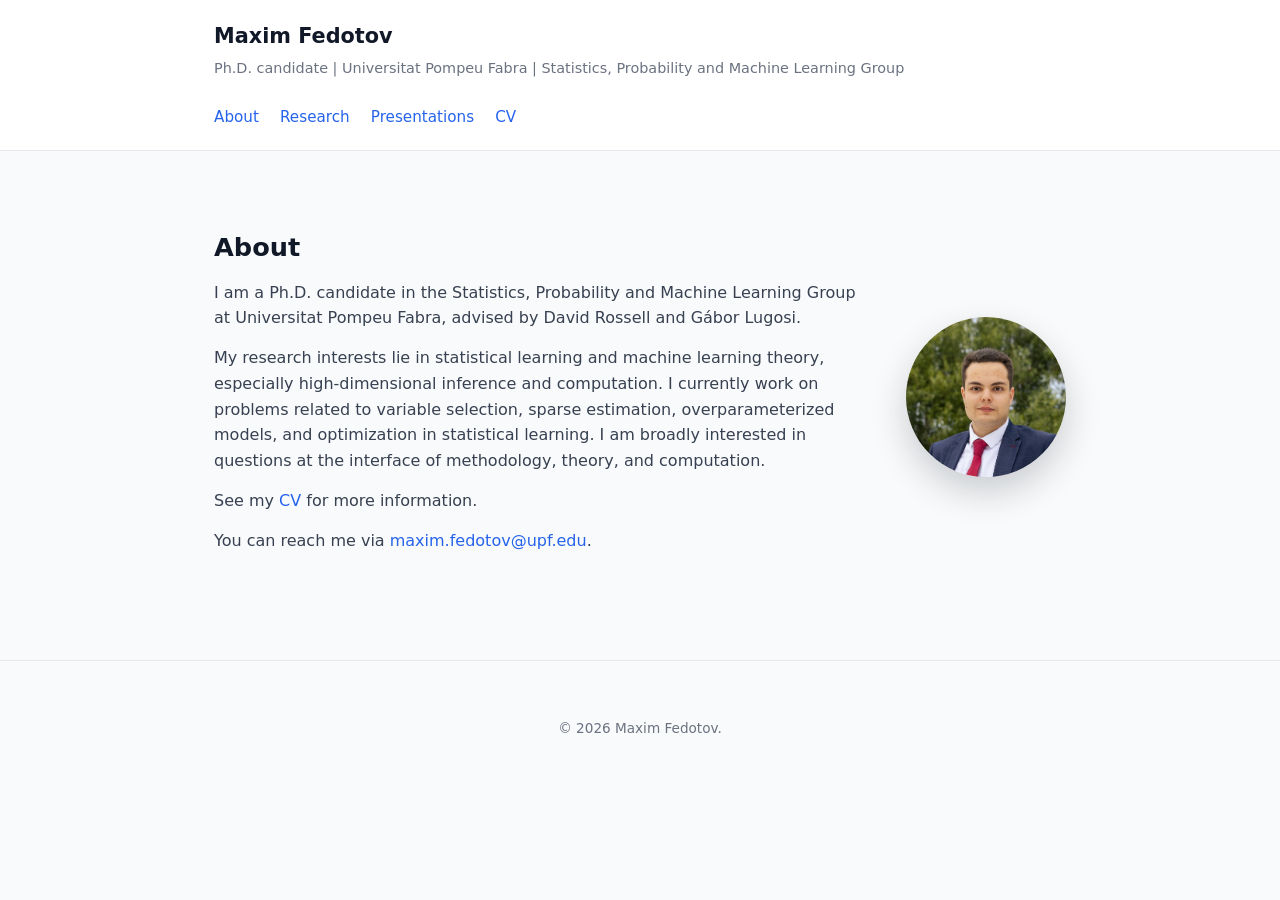
==== commit c0b7e31f: "Updated the website structure, separated the presentations and research from the homepage, added CV." ====
--- a/index.html
+++ b/index.html
@@ -4,11 +4,11 @@
   <meta charset="UTF-8">
   <meta name="viewport" content="width=device-width, initial-scale=1">
 
-  <title>Maxim Fedotov | Statistics, Probability, and Machine Learning at UPF</title>
+  <title>Maxim Fedotov | Ph.D. candidate</title>
 
   <meta
     name="description"
-    content="Personal academic website of Maxim Fedotov, a PhD student at Universitat Pompeu Fabra researching statistical learning, high-dimensional inference, variable selection, and sparse estimation."
+    content="Personal academic website of Maxim Fedotov, a Ph.D. candidate at Universitat Pompeu Fabra researching statistical learning, high-dimensional inference, variable selection, and sparse estimation."
   >
 
   <link rel="canonical" href="https://maxim-fedotov.github.io/">
@@ -24,13 +24,14 @@
     <div class="container header-inner">
       <div class="site-title">
         <a href="/">Maxim Fedotov</a>
-        <p class="site-subtitle">Universitat Pompeu Fabra | StatProbML Group</p>
+        <p class="site-subtitle"> Ph.D. candidate | Universitat Pompeu Fabra | Statistics, Probability and Machine Learning Group</p>
       </div>
 
       <nav class="site-nav">
-        <a href="#about">About</a>
-        <a href="#projects">Projects</a>
-        <a href="#presentations">Presentations</a>
+        <a href="/">About</a>
+        <a href="/research.html">Research</a>
+        <a href="/presentations.html">Presentations</a>
+        <a href="/docs/cv.pdf" target="_blank" rel="noopener">CV</a>
       </nav>
     </div>
   </header>
@@ -41,157 +42,24 @@
         <div class="about-text">
           <h2>About</h2>
           <p>
-            I am a third-year Ph.D. student in the Statistics, Probability and Machine Learning Group at Universitat Pompeu Fabra, advised by David Rossell and Gábor Lugosi.
+            I am a Ph.D. candidate in the Statistics, Probability and Machine Learning Group at Universitat Pompeu Fabra, advised by David Rossell and Gábor Lugosi.
           </p>
 
           <p>
-            My research interests lie in statistical learning and machine learning theory, especially high-dimensional inference. I currently work on problems related to variable selection, sparse estimation, overparameterized models, and optimization in statistical learning. I am broadly interested in questions at the interface of methodology, theory, and computation.
+            My research interests lie in statistical learning and machine learning theory, especially high-dimensional inference and computation. I currently work on problems related to variable selection, sparse estimation, overparameterized models, and optimization in statistical learning. I am broadly interested in questions at the interface of methodology, theory, and computation.
           </p>
-
+        
+          <p>
+            See my <a href="/docs/cv.pdf" target="_blank" rel="noopener">CV</a> for more information.
+          </p>
           <p class="about-contact">
-            You can reach me at <a href="mailto:maxim.fedotov@upf.edu">maxim.fedotov@upf.edu</a>.
+            You can reach me via <a href="mailto:maxim.fedotov@upf.edu">maxim.fedotov@upf.edu</a>.
           </p>
         </div>
 
         <div class="about-photo">
-          <img src="/assets/img/me.jpeg" alt="Portrait of Maxim Fedotov">
+          <img src="/assets/img/me.jpeg" alt="Photo">
         </div>
-      </section>
-
-      <section class="section" id="papers">
-        <h2 class="anchor-target">Preprints and publications</h2>
-        <ul class="item-list paper-list">
-          <li class="paper-item">
-            Best Subset Selection in Linear Regression: Fixed-Design Error Bounds and Insights for Random Designs<br>
-            <span class="item-meta">
-              Maxim Fedotov. arXiv:2607.06835 [math.ST], 2026.
-            </span>
-            <p class="paper-links">
-              <a href="https://arxiv.org/abs/2607.06835">arXiv</a> ·
-              <a href="https://arxiv.org/pdf/2607.06835">PDF</a> ·
-              <a href="https://arxiv.org/bibtex/2607.06835">BibTeX</a>
-            </p>
-    </li>
-        </ul>
-      </section>
-
-      <section class="section" id="projects">
-        <h2 class="anchor-target">Projects</h2>
-        <ul class="item-list project-list">
-          <li>
-            Projected Information Criteria (joint with Gábor Lugosi and David Rossell; work in progress)
-          </li>
-          <li>
-            Contextual Sparsity in Linear Regression (work in progress)
-          </li>
-        </ul>
-      </section>
-
-      <section class="section" id="presentations">
-        <h2 class="anchor-target">Presentations</h2>
-        <p>
-          Selected talks and poster presentations.
-        </p>
-
-        <h3>Invited talks</h3>
-        <ul class="item-list">
-          <li>
-            Feature selection by projected criteria<br>
-            <span class="item-meta">
-              ISBA World Meeting 2026. Nagoya, Japan. Jun 28 – Jul 3, 2026.
-            </span>
-          </li>
-        </ul>
-
-        <h3>Contributed talks</h3>
-        <ul class="item-list">
-          <li>
-            Contextual sparsity in linear regression<br>
-            <span class="item-meta">
-              European Meeting of Statisticians 2026. Lugano, Switzerland. Aug 24–28, 2026.
-            </span>
-          </li>
-          <li>
-            Projected Information Criteria<br>
-            <span class="item-meta">
-              IMS Annual meeting 2026. Salzburg, Austria. Jul 6–9, 2026.
-            </span>
-          </li>
-          <li>
-            Projected Information Criteria for Variable Selection<br>
-            <span class="item-meta">
-              ICSDS 2025. Seville, Spain. Dec 15–18, 2025.
-            </span>
-          </li>
-          <li>
-            Projected Information Criteria for Variable Selection<br>
-            <span class="item-meta">
-              INRC 2025. University of Seville, Institute of Mathematics. Seville, Spain. Dec 11–12, 2025.
-            </span>
-          </li>
-        </ul>
-
-        <h3>Campus talks</h3>
-        <ul class="item-list">
-          <li>
-            Projected L0 Criteria for Variable Selection in Regression Models<br>
-            <span class="item-meta">
-              Lomonosov Moscow State University, Faculty of Economics. Moscow, Russia. Jun 2025.
-            </span>
-          </li>
-          <li>
-            Classical Analysis of Optimization Algorithms for Smooth Non-linear Problems<br>
-            <span class="item-meta">
-              Stats Student Seminar. Universitat Pompeu Fabra. Barcelona, Spain. Oct 2022.
-            </span>
-          </li>
-          <li>
-            Sequential Monte Carlo for Approximate Variable Selection in Generalized Linear Models<br>
-            <span class="item-meta">
-              Stats Student Seminar. Universitat Pompeu Fabra. Barcelona, Spain. May 2022.
-            </span>
-          </li>
-        </ul>
-
-        <h3>Posters</h3>
-        <ul class="item-list">
-          <li>
-            Projected Criteria for Feature Selection<br>
-            <span class="item-meta">
-              Princeton ML Theory Summer School 2026. Princeton University. Princeton, NJ, USA. Aug 4–13, 2026.
-            </span>
-          </li>
-          <li>
-            Projected and Updated L0 Criteria for Variable Selection in High-Dim. &amp; Large-Sample Regression Models<br>
-            <span class="item-meta">
-              Bayes Comp 2025. National University of Singapore. Singapore. Jun 16–20, 2025.
-            </span>
-          </li>
-          <li>
-            Projected-L0 Decoder for Variable Selection in Linear Regression<br>
-            <span class="item-meta">
-              Mathematical Aspects of Learning Theory. Barcelona, Spain. Sep 9–13, 2024.
-            </span>
-          </li>
-          <li>
-            Projected and One-Step L0 Criteria for Variable Selection<br>
-            <span class="item-meta">
-              ISBA World Meeting 2024. Ca' Foscari University of Venice. Venice, Italy. Jul 1–7, 2024.
-            </span>
-          </li>
-          <li>
-            Projected and One-Step L0 Criteria for Variable Selection<br>
-            <span class="item-meta">
-              BAYSM 2024. Ca' Foscari University of Venice. Venice, Italy. Jun 29–30, 2024.
-            </span>
-          </li>
-          <li>
-            Sequential Monte Carlo for Approximate Variable Selection in Generalized Linear Models<br>
-            <span class="item-meta">
-              Bayes Comp 2023. Levi, Finland. Mar 15–17, 2023.
-            </span>
-          </li>
-        </ul>
       </section>
     </div>
   </main>
--- a/assets/css/main.css
+++ b/assets/css/main.css
@@ -136,11 +136,6 @@
   margin-bottom: 1.4rem;
 }
 
-.paper-links {
-  margin: 0.35rem 0 0;
-  font-size: 0.9rem;
-}
-
 /* Lists used on Presentations / Teaching pages */
 .item-list {
   list-style: none;
